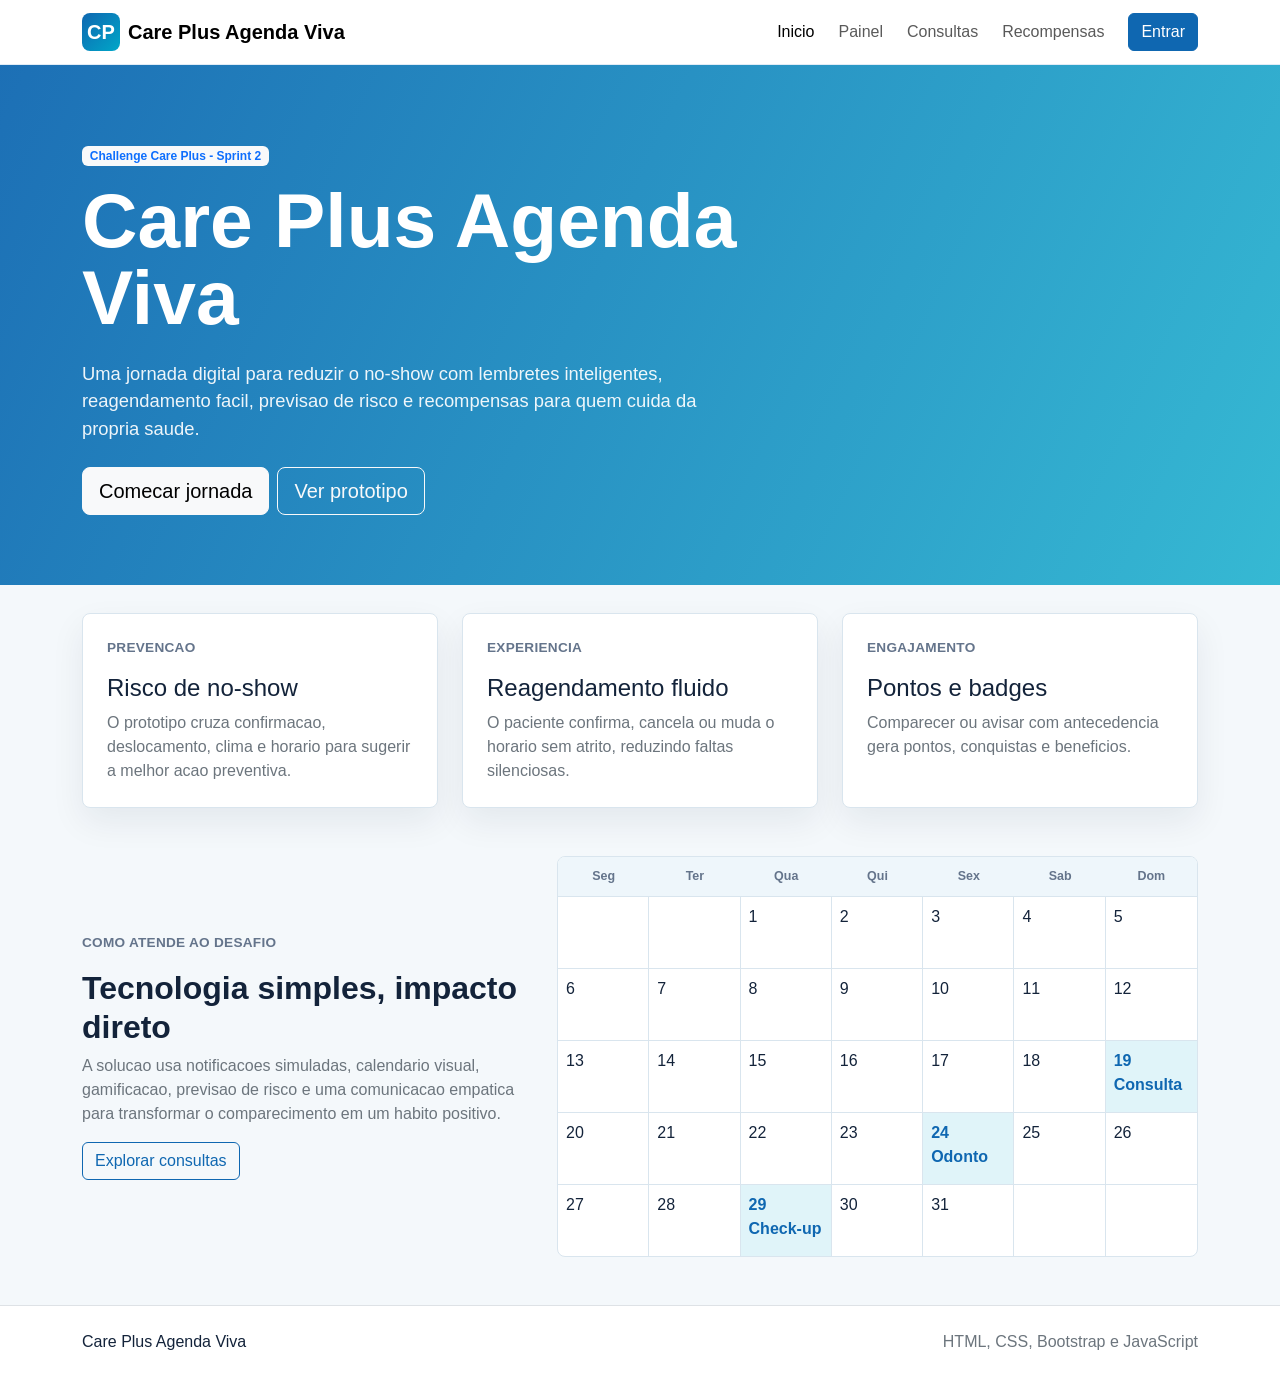
==== index.html @ 4b1c9c1d "Subindo o projeto para o Github" ====
<!doctype html>
<html lang="pt-BR">
<head>
  <meta charset="utf-8">
  <meta name="viewport" content="width=device-width, initial-scale=1">
  <title>Care Plus Agenda Viva</title>
  <link href="https://cdn.jsdelivr.net/npm/bootstrap@5.3.3/dist/css/bootstrap.min.css" rel="stylesheet">
  <link href="css/styles.css" rel="stylesheet">
</head>
<body>
  <nav class="navbar navbar-expand-lg bg-white sticky-top">
    <div class="container">
      <a class="navbar-brand d-flex align-items-center gap-2 fw-bold" href="index.html">
        <span class="brand-mark">CP</span>
        Care Plus Agenda Viva
      </a>
      <button class="navbar-toggler" type="button" data-bs-toggle="collapse" data-bs-target="#mainNav" aria-controls="mainNav" aria-expanded="false" aria-label="Abrir menu">
        <span class="navbar-toggler-icon"></span>
      </button>
      <div class="collapse navbar-collapse" id="mainNav">
        <ul class="navbar-nav ms-auto align-items-lg-center gap-lg-2">
          <li class="nav-item"><a class="nav-link active" href="index.html">Inicio</a></li>
          <li class="nav-item"><a class="nav-link" href="dashboard.html">Painel</a></li>
          <li class="nav-item"><a class="nav-link" href="consultas.html">Consultas</a></li>
          <li class="nav-item"><a class="nav-link" href="recompensas.html">Recompensas</a></li>
          <li class="nav-item"><a class="btn btn-primary ms-lg-2" href="login.html">Entrar</a></li>
        </ul>
      </div>
    </div>
  </nav>

  <header class="hero-band">
    <div class="container">
      <div class="hero-panel">
        <span class="badge bg-light text-primary mb-3">Challenge Care Plus - Sprint 2</span>
        <h1>Care Plus Agenda Viva</h1>
        <p class="mt-4">Uma jornada digital para reduzir o no-show com lembretes inteligentes, reagendamento facil, previsao de risco e recompensas para quem cuida da propria saude.</p>
        <div class="d-flex flex-wrap gap-2 mt-4">
          <a class="btn btn-light btn-lg" href="login.html">Comecar jornada</a>
          <a class="btn btn-outline-light btn-lg" href="dashboard.html">Ver prototipo</a>
        </div>
      </div>
    </div>
  </header>

  <main class="page-shell">
    <section class="container">
      <div class="row g-4 align-items-stretch">
        <div class="col-md-4">
          <div class="soft-card h-100 p-4">
            <p class="small-label">Prevencao</p>
            <h2 class="h4">Risco de no-show</h2>
            <p class="text-secondary mb-0">O prototipo cruza confirmacao, deslocamento, clima e horario para sugerir a melhor acao preventiva.</p>
          </div>
        </div>
        <div class="col-md-4">
          <div class="soft-card h-100 p-4">
            <p class="small-label">Experiencia</p>
            <h2 class="h4">Reagendamento fluido</h2>
            <p class="text-secondary mb-0">O paciente confirma, cancela ou muda o horario sem atrito, reduzindo faltas silenciosas.</p>
          </div>
        </div>
        <div class="col-md-4">
          <div class="soft-card h-100 p-4">
            <p class="small-label">Engajamento</p>
            <h2 class="h4">Pontos e badges</h2>
            <p class="text-secondary mb-0">Comparecer ou avisar com antecedencia gera pontos, conquistas e beneficios.</p>
          </div>
        </div>
      </div>
    </section>

    <section class="container mt-5">
      <div class="row g-4 align-items-center">
        <div class="col-lg-5">
          <p class="small-label">Como atende ao desafio</p>
          <h2 class="section-title">Tecnologia simples, impacto direto</h2>
          <p class="text-secondary">A solucao usa notificacoes simuladas, calendario visual, gamificacao, previsao de risco e uma comunicacao empatica para transformar o comparecimento em um habito positivo.</p>
          <a class="btn btn-outline-primary" href="consultas.html">Explorar consultas</a>
        </div>
        <div class="col-lg-7">
          <div class="calendar-block">
            <div class="calendar-head">
              <span>Seg</span><span>Ter</span><span>Qua</span><span>Qui</span><span>Sex</span><span>Sab</span><span>Dom</span>
            </div>
            <div class="calendar-day">
              <span></span><span></span><span>1</span><span>2</span><span>3</span><span>4</span><span>5</span>
              <span>6</span><span>7</span><span>8</span><span>9</span><span>10</span><span>11</span><span>12</span>
              <span>13</span><span>14</span><span>15</span><span>16</span><span>17</span><span>18</span><span class="has-event">19 Consulta</span>
              <span>20</span><span>21</span><span>22</span><span>23</span><span class="has-event">24 Odonto</span><span>25</span><span>26</span>
              <span>27</span><span>28</span><span class="has-event">29 Check-up</span><span>30</span><span>31</span><span></span><span></span>
            </div>
          </div>
        </div>
      </div>
    </section>
  </main>

  <footer class="border-top bg-white py-4">
    <div class="container d-flex flex-wrap justify-content-between gap-2">
      <span>Care Plus Agenda Viva</span>
      <span class="text-secondary">HTML, CSS, Bootstrap e JavaScript</span>
    </div>
  </footer>

  <script src="https://cdn.jsdelivr.net/npm/bootstrap@5.3.3/dist/js/bootstrap.bundle.min.js"></script>
  <script src="js/app.js"></script>
</body>
</html>
---- css/styles.css ----
:root {
  --care-blue: #0f67b1;
  --care-cyan: #00a7c8;
  --care-green: #2fb36d;
  --care-ink: #13233a;
  --care-muted: #64748b;
  --care-bg: #f4f8fb;
  --care-line: #d9e5ee;
}

body {
  background: var(--care-bg);
  color: var(--care-ink);
  font-family: Arial, Helvetica, sans-serif;
}

.navbar {
  border-bottom: 1px solid rgba(15, 103, 177, 0.12);
}

.brand-mark {
  align-items: center;
  background: linear-gradient(135deg, var(--care-blue), var(--care-cyan));
  border-radius: 8px;
  color: #fff;
  display: inline-flex;
  font-weight: 700;
  height: 38px;
  justify-content: center;
  width: 38px;
}

.page-shell {
  padding: 28px 0 48px;
}

.hero-band {
  background:
    linear-gradient(115deg, rgba(15, 103, 177, 0.94), rgba(0, 167, 200, 0.78)),
    url("https://images.unsplash.com/photo-1576091160399-112ba8d25d1d?auto=format&fit=crop&w=1600&q=80");
  background-position: center;
  background-size: cover;
  color: #fff;
  min-height: 520px;
  padding: 78px 0 44px;
}

.hero-panel {
  max-width: 720px;
}

.hero-panel h1 {
  font-size: clamp(2.4rem, 6vw, 4.9rem);
  font-weight: 800;
  letter-spacing: 0;
  line-height: 1;
}

.hero-panel p {
  color: rgba(255, 255, 255, 0.92);
  font-size: 1.15rem;
  max-width: 620px;
}

.section-title {
  font-weight: 800;
  letter-spacing: 0;
}

.soft-card {
  background: #fff;
  border: 1px solid var(--care-line);
  border-radius: 8px;
  box-shadow: 0 14px 34px rgba(19, 35, 58, 0.07);
}

.metric-card {
  min-height: 140px;
}

.metric-value {
  color: var(--care-blue);
  font-size: 2.2rem;
  font-weight: 800;
  line-height: 1;
}

.small-label {
  color: var(--care-muted);
  font-size: 0.85rem;
  font-weight: 700;
  letter-spacing: 0.02em;
  text-transform: uppercase;
}

.app-sidebar {
  position: sticky;
  top: 86px;
}

.app-nav .nav-link {
  border-radius: 8px;
  color: var(--care-ink);
  font-weight: 700;
}

.app-nav .nav-link.active,
.app-nav .nav-link:hover {
  background: rgba(15, 103, 177, 0.1);
  color: var(--care-blue);
}

.risk-low {
  background: rgba(47, 179, 109, 0.12);
  color: #197446;
}

.risk-medium {
  background: rgba(245, 158, 11, 0.15);
  color: #9a5b00;
}

.risk-high {
  background: rgba(220, 53, 69, 0.12);
  color: #ad2432;
}

.badge-soft {
  border-radius: 999px;
  display: inline-flex;
  font-size: 0.82rem;
  font-weight: 700;
  padding: 0.35rem 0.7rem;
}

.appointment-row {
  transition: transform 0.18s ease, box-shadow 0.18s ease;
}

.appointment-row:hover {
  box-shadow: 0 14px 30px rgba(19, 35, 58, 0.1);
  transform: translateY(-2px);
}

.calendar-block {
  background: #fff;
  border: 1px solid var(--care-line);
  border-radius: 8px;
  overflow: hidden;
}

.calendar-head,
.calendar-day {
  display: grid;
  grid-template-columns: repeat(7, minmax(0, 1fr));
}

.calendar-head span {
  background: #eef6fb;
  color: var(--care-muted);
  font-size: 0.78rem;
  font-weight: 700;
  padding: 10px;
  text-align: center;
}

.calendar-day span {
  border-right: 1px solid var(--care-line);
  border-top: 1px solid var(--care-line);
  min-height: 72px;
  padding: 8px;
}

.calendar-day span:nth-child(7n) {
  border-right: 0;
}

.calendar-day .has-event {
  background: rgba(0, 167, 200, 0.12);
  color: var(--care-blue);
  font-weight: 800;
}

.reward-level {
  align-items: center;
  background: linear-gradient(135deg, var(--care-green), var(--care-cyan));
  border-radius: 8px;
  color: #fff;
  display: flex;
  font-size: 2rem;
  font-weight: 800;
  height: 86px;
  justify-content: center;
  width: 86px;
}

.progress {
  background-color: #e6eef4;
  height: 12px;
}

.btn-primary {
  background-color: var(--care-blue);
  border-color: var(--care-blue);
}

.btn-primary:hover {
  background-color: #0b5798;
  border-color: #0b5798;
}

.btn-outline-primary {
  border-color: var(--care-blue);
  color: var(--care-blue);
}

.btn-outline-primary:hover {
  background-color: var(--care-blue);
  border-color: var(--care-blue);
}

.form-control,
.form-select {
  border-color: #cad8e3;
  border-radius: 8px;
}

.toast-container {
  z-index: 1090;
}

@media (max-width: 991px) {
  .hero-band {
    min-height: auto;
    padding-top: 54px;
  }

  .app-sidebar {
    position: static;
  }
}

@media (max-width: 575px) {
  .calendar-day span {
    font-size: 0.82rem;
    min-height: 54px;
    padding: 6px;
  }
}
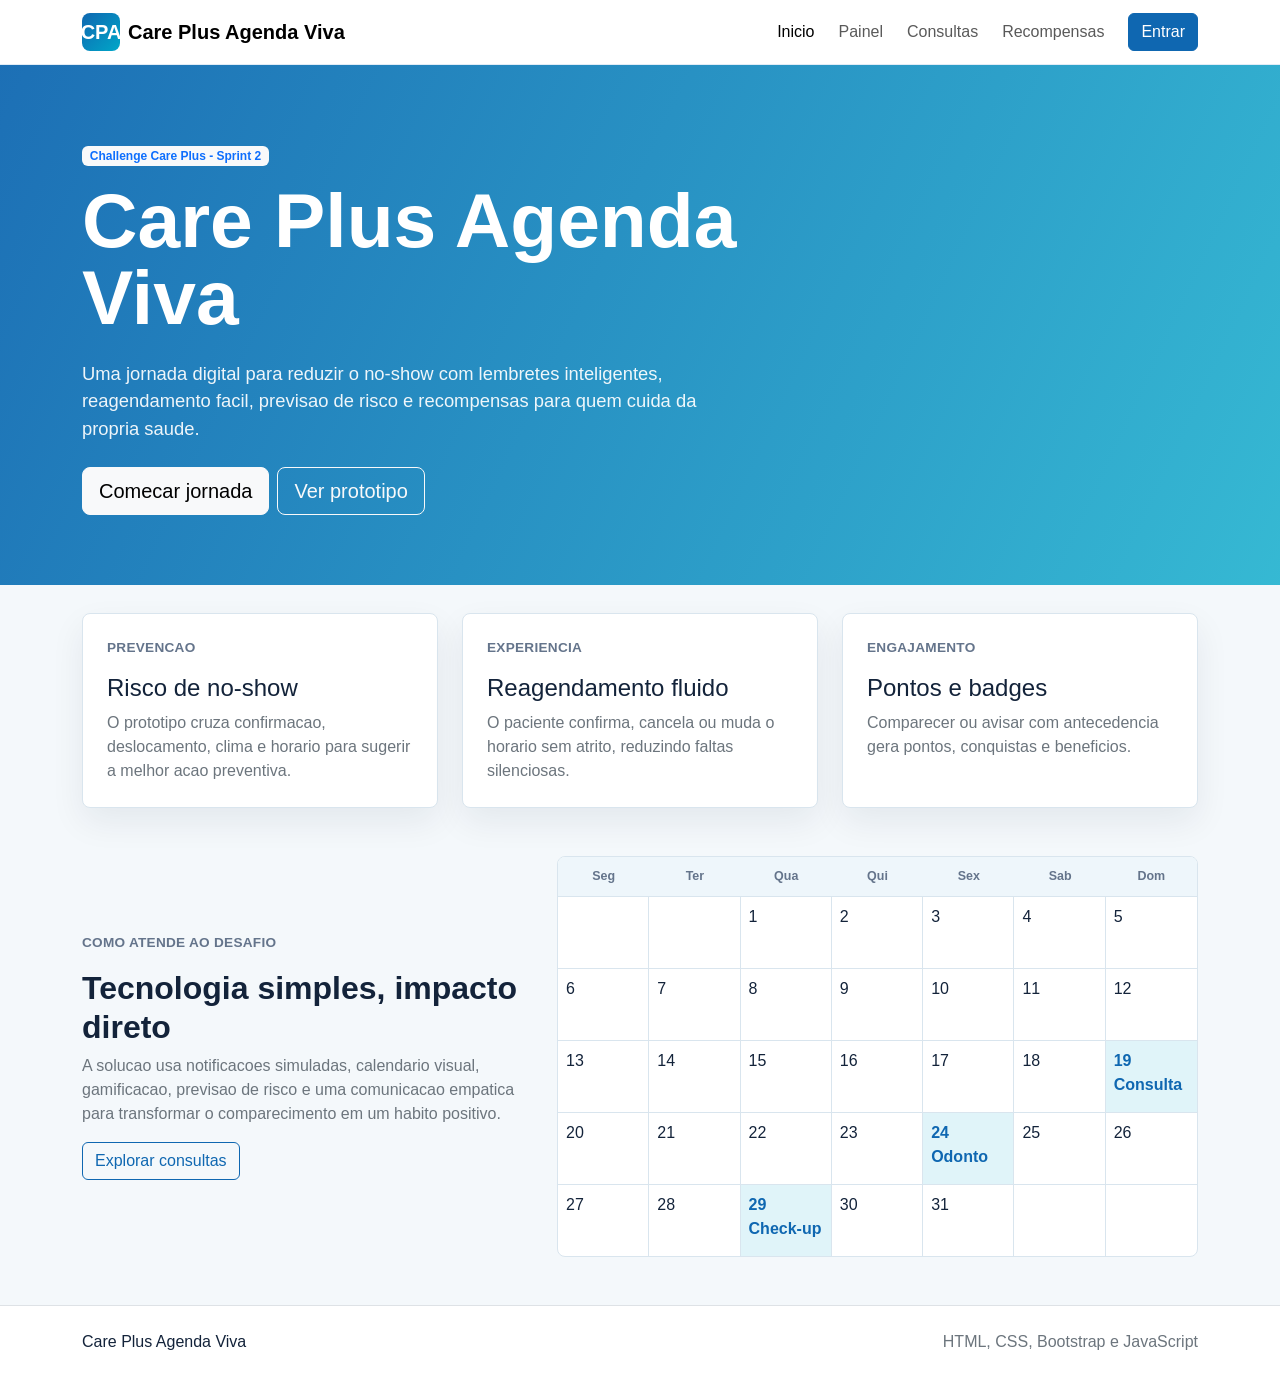
==== commit 02a4a6fb: "Pequenas alterações" ====
--- a/index.html
+++ b/index.html
@@ -11,7 +11,7 @@
   <nav class="navbar navbar-expand-lg bg-white sticky-top">
     <div class="container">
       <a class="navbar-brand d-flex align-items-center gap-2 fw-bold" href="index.html">
-        <span class="brand-mark">CP</span>
+        <span class="brand-mark">CPA</span>
         Care Plus Agenda Viva
       </a>
       <button class="navbar-toggler" type="button" data-bs-toggle="collapse" data-bs-target="#mainNav" aria-controls="mainNav" aria-expanded="false" aria-label="Abrir menu">
